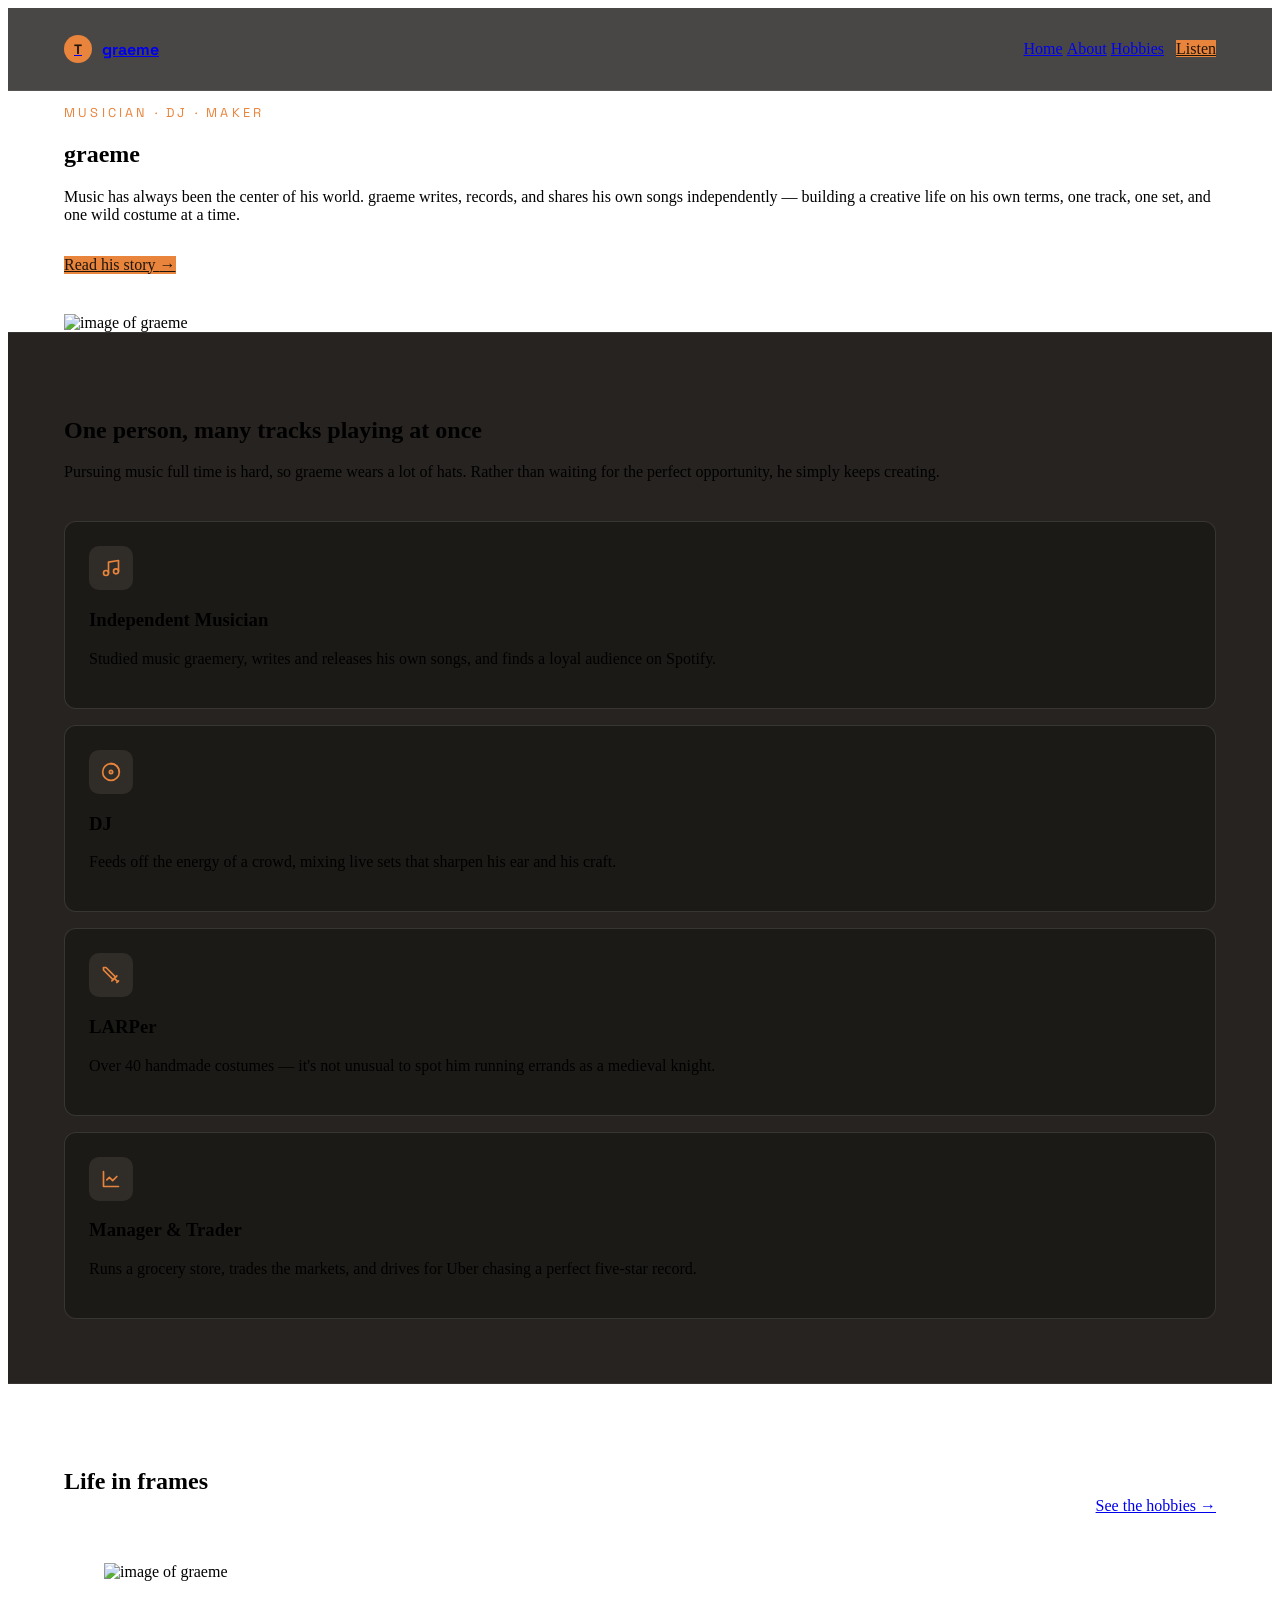
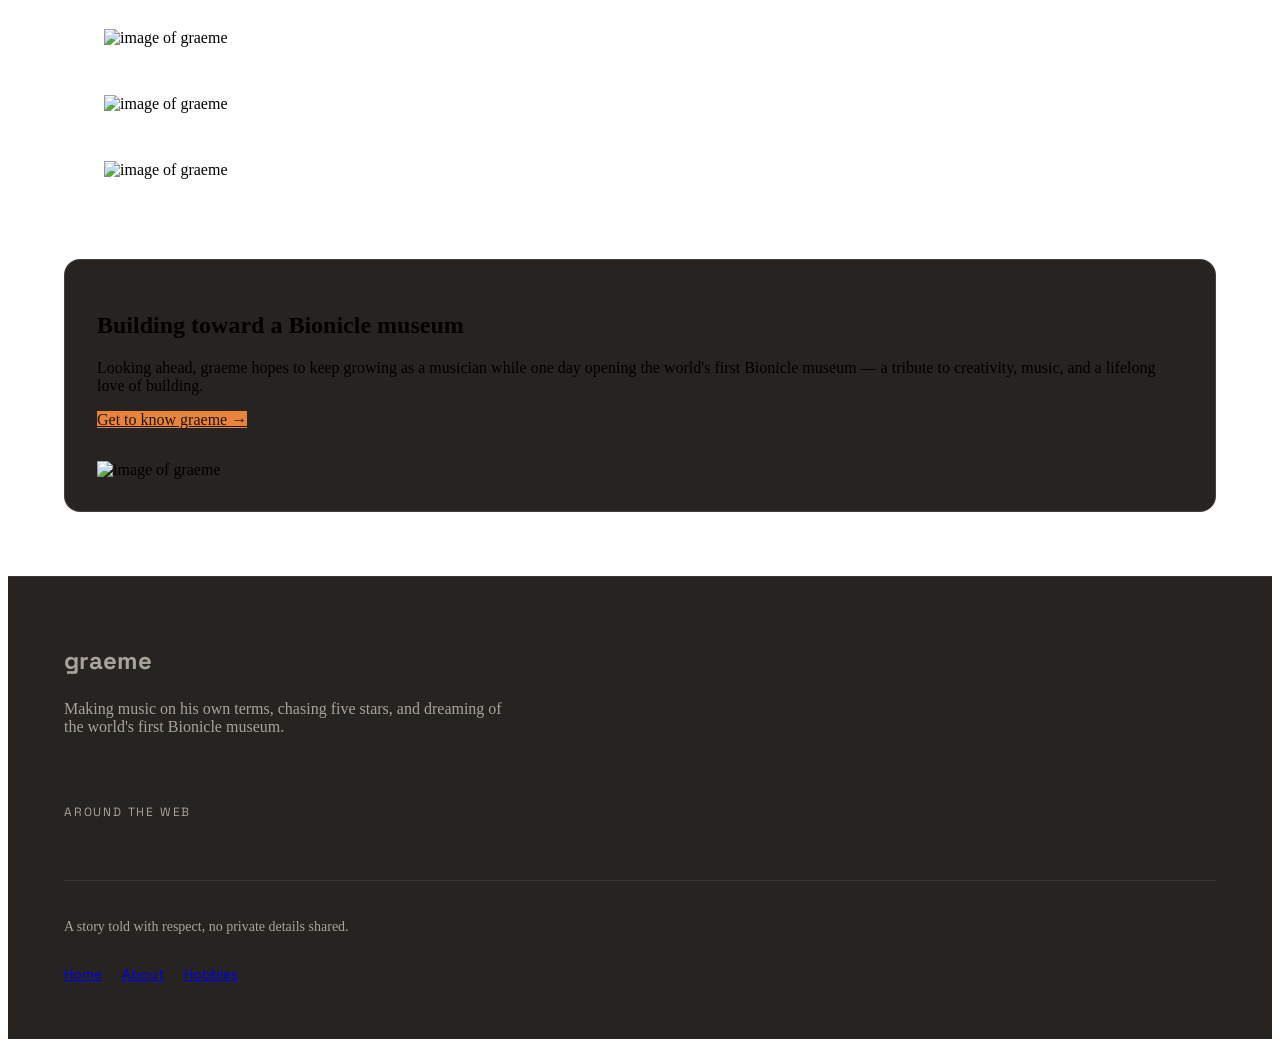
==== index.html @ 3114a542 "Add structure and styles" ====
<!-- Jeff Victorino
07/05/2026
Module 6.3 Assignment -->

<!doctype html>
<html lang="en">
  <head>
    <meta charset="UTF-8" />
    <meta name="viewport" content="width=device-width, initial-scale=1.0" />

    <title>graeme — Independent Musician, DJ &amp; Maker</title>
    <meta
      name="description"
      content="The story of graeme : independent musician and DJ, world traveler, LARPer, and lifelong Bionicle dreamer building a life around creativity."
    />
    <link rel="preconnect" href="https://fonts.googleapis.com" />
    <link rel="preconnect" href="https://fonts.gstatic.com" crossorigin />
    <link
      href="https://fonts.googleapis.com/css2?family=Inter:wght@400;500;600&family=Space+Grotesk:wght@500;700&display=swap"
      rel="stylesheet"
    />
    <link rel="stylesheet" href="styles.css" />
  </head>
  <body>
    <header class="site-header">
      <nav class="container nav" aria-label="Primary">
        <a class="brand" href="index.html">
          <span class="brand-mark" aria-hidden="true">T</span>
          <span>graeme </span>
        </a>
        <ul class="nav-links">
          <li><a href="index.html" aria-current="page">Home</a></li>
          <li><a href="about.html">About</a></li>
          <li><a href="hobbies.html">Hobbies</a></li>
          <li>
            <a
              class="nav-cta"
              href="https://open.spotify.com"
              target="_blank"
              rel="noopener noreferrer"
              >Listen</a
            >
          </li>
        </ul>
      </nav>
    </header>

    <main>
      <!-- Hero -->
      <section class="container hero">
        <div class="hero-grid">
          <div>
            <p class="eyebrow">Musician &middot; DJ &middot; Maker</p>
            <h1>graeme</h1>
            <p>
              Music has always been the center of his world. graeme writes,
              records, and shares his own songs independently — building a
              creative life on his own terms, one track, one set, and one wild
              costume at a time.
            </p>
            <div class="hero-actions">
              <a class="btn btn-primary" href="about.html">
                Read his story
                <span class="arrow" aria-hidden="true">&rarr;</span>
              </a>
            </div>
          </div>

          <div class="hero-figure">
            <div class="framed">
              <img
                src="images/hero-portrait.png"
                alt="image of graeme"
                width="800"
                height="1000"
              />
            </div>
          </div>
        </div>
      </section>

      <!-- Facets -->
      <section class="band">
        <div class="container section">
          <div class="section-head">
            <h2>One person, many tracks playing at once</h2>
            <p>
              Pursuing music full time is hard, so graeme wears a lot of hats.
              Rather than waiting for the perfect opportunity, he simply keeps
              creating.
            </p>
          </div>
          <div class="card-grid">
            <article class="facet">
              <span class="icon" aria-hidden="true">
                <svg
                  viewBox="0 0 24 24"
                  fill="none"
                  stroke="currentColor"
                  stroke-width="2"
                  stroke-linecap="round"
                  stroke-linejoin="round"
                >
                  <path d="M9 18V5l12-2v13" />
                  <circle cx="6" cy="18" r="3" />
                  <circle cx="18" cy="16" r="3" />
                </svg>
              </span>
              <h3>Independent Musician</h3>
              <p>
                Studied music graemery, writes and releases his own songs, and
                finds a loyal audience on Spotify.
              </p>
            </article>
            <article class="facet">
              <span class="icon" aria-hidden="true">
                <svg
                  viewBox="0 0 24 24"
                  fill="none"
                  stroke="currentColor"
                  stroke-width="2"
                  stroke-linecap="round"
                  stroke-linejoin="round"
                >
                  <circle cx="12" cy="12" r="10" />
                  <circle cx="12" cy="12" r="2" />
                  <path d="M12 2a10 10 0 0 1 10 10" />
                </svg>
              </span>
              <h3>DJ</h3>
              <p>
                Feeds off the energy of a crowd, mixing live sets that sharpen
                his ear and his craft.
              </p>
            </article>
            <article class="facet">
              <span class="icon" aria-hidden="true">
                <svg
                  viewBox="0 0 24 24"
                  fill="none"
                  stroke="currentColor"
                  stroke-width="2"
                  stroke-linecap="round"
                  stroke-linejoin="round"
                >
                  <polyline points="14.5 17.5 3 6 3 3 6 3 17.5 14.5" />
                  <line x1="13" y1="19" x2="19" y2="13" />
                  <line x1="16" y1="16" x2="20" y2="20" />
                  <line x1="19" y1="21" x2="21" y2="19" />
                </svg>
              </span>
              <h3>LARPer</h3>
              <p>
                Over 40 handmade costumes — it&apos;s not unusual to spot him
                running errands as a medieval knight.
              </p>
            </article>
            <article class="facet">
              <span class="icon" aria-hidden="true">
                <svg
                  viewBox="0 0 24 24"
                  fill="none"
                  stroke="currentColor"
                  stroke-width="2"
                  stroke-linecap="round"
                  stroke-linejoin="round"
                >
                  <path d="M3 3v18h18" />
                  <path d="m19 9-5 5-4-4-3 3" />
                </svg>
              </span>
              <h3>Manager &amp; Trader</h3>
              <p>
                Runs a grocery store, trades the markets, and drives for Uber
                chasing a perfect five-star record.
              </p>
            </article>
          </div>
        </div>
      </section>

      <!-- Gallery -->
      <section class="container section">
        <div class="gallery-head">
          <h2>Life in frames</h2>
          <a class="text-link" href="hobbies.html">
            See the hobbies <span class="arrow" aria-hidden="true">&rarr;</span>
          </a>
        </div>
        <div class="gallery">
          <figure class="feature">
            <img src="images/studio.png" alt="image of graeme" />
          </figure>
          <figure>
            <img src="images/dj-set.png" alt="image of graeme" />
          </figure>
          <figure>
            <img src="images/larping.png" alt="image of graeme" />
          </figure>
          <figure>
            <img src="images/japan.png" alt="image of graeme" />
          </figure>
        </div>
      </section>

      <!-- CTA -->
      <section class="container section" style="padding-top: 0">
        <div class="panel">
          <div class="panel-grid">
            <div>
              <h2>Building toward a Bionicle museum</h2>
              <p>
                Looking ahead, graeme hopes to keep growing as a musician while
                one day opening the world&apos;s first Bionicle museum — a
                tribute to creativity, music, and a lifelong love of building.
              </p>
              <a class="btn btn-primary" href="about.html">
                Get to know graeme
                <span class="arrow" aria-hidden="true">&rarr;</span>
              </a>
            </div>
            <div class="panel-figure">
              <img src="images/collection.png" alt="image of graeme" />
            </div>
          </div>
        </div>
      </section>
    </main>

    <!-- Footer -->
    <footer class="site-footer">
      <div class="container">
        <div class="footer-top">
          <div class="footer-brand">
            <p class="name">graeme</p>
            <p>
              Making music on his own terms, chasing five stars, and dreaming of
              the world&apos;s first Bionicle museum.
            </p>
          </div>
          <div class="footer-links">
            <p class="heading">Around the web</p>
          </div>
        </div>
        <div class="footer-bottom">
          <p>A story told with respect, no private details shared.</p>
          <nav class="footer-nav" aria-label="Footer">
            <a href="index.html">Home</a>
            <a href="about.html">About</a>
            <a href="hobbies.html">Hobbies</a>
          </nav>
        </div>
      </div>
    </footer>
  </body>
</html>
---- styles.css ----
/* Jeff Victorino
07/05/2026
Module 6.3 Assignment */

/* ---- Design variables -------------------------------------- */
:root {
  --background: #1c1a17;
  --foreground: #f2f0ec;
  --card: #262320;
  --secondary: #302d29;
  --muted-foreground: #a8a39b;
  --primary: #e8843c;
  --primary-foreground: #1f1508;
  --accent: #4fb8c4;
  --border: rgba(255, 255, 255, 0.12);
  --border-soft: rgba(255, 255, 255, 0.08);
  --radius: 0.75rem;

  --font-heading: "Space Grotesk", ui-sans-serif, system-ui, sans-serif;
  --font-body: "Inter", ui-sans-serif, system-ui, sans-serif;

  --max-width: 72rem;
}

/* ---- Layout helpers ------------------------------------- */
.container {
  width: 100%;
  max-width: var(--max-width);
  margin-inline: auto;
  padding-inline: 1.25rem;
}

main {
  flex: 1;
}

.eyebrow {
  font-family: var(--font-heading);
  font-size: 0.8rem;
  text-transform: uppercase;
  letter-spacing: 0.25em;
  color: var(--primary);
}

.section-lead {
  color: var(--muted-foreground);
  font-size: 1.125rem;
  max-width: 42rem;
  text-wrap: pretty;
}

/* ---- Buttons & links ------------------------------------ */

.btn-primary {
  background-color: var(--primary);
  color: var(--primary-foreground);
}

.btn-outline {
  border-color: var(--border);
  color: var(--foreground);
}

.text-link.on-dark {
  color: var(--foreground);
}

/* small inline arrow */
.arrow {
  font-size: 1rem;
  line-height: 1;
}

/* ---- Header / Nav --------------------------------------- */
.site-header {
  position: sticky;
  top: 0;
  z-index: 50;
  border-bottom: 1px solid var(--border-soft);
  background-color: rgba(28, 26, 23, 0.8);
  backdrop-filter: blur(12px);
}

.nav {
  display: flex;
  align-items: center;
  justify-content: space-between;
  padding-block: 1rem;
}

.brand {
  display: flex;
  align-items: center;
  gap: 0.625rem;
  font-family: var(--font-heading);
  font-weight: 700;
  font-size: 1rem;
}

.brand-mark {
  display: flex;
  align-items: center;
  justify-content: center;
  width: 1.75rem;
  height: 1.75rem;
  border-radius: 999px;
  background-color: var(--primary);
  color: var(--primary-foreground);
  font-family: var(--font-heading);
  font-size: 0.85rem;
  font-weight: 700;
}

.nav-links {
  display: flex;
  align-items: center;
  gap: 0.25rem;
  list-style: none;
}

.nav-links .nav-cta {
  margin-left: 0.5rem;
  background-color: var(--primary);
  color: var(--primary-foreground);
  font-weight: 500;
}

/* ---- Hero ----------------------------------------------- */

.hero-grid {
  display: grid;
  gap: 2.5rem;
  align-items: center;
}

.hero-actions {
  display: flex;
  flex-wrap: wrap;
  gap: 0.75rem;
  margin-top: 2rem;
}

.hero-figure {
  position: relative;
}

.stat-badge {
  position: absolute;
  bottom: -1rem;
  left: -1rem;
  background-color: var(--card);
  border: 1px solid var(--border);
  border-radius: var(--radius);
  padding: 1rem 1.25rem;
}

.stat-badge .label {
  font-size: 0.875rem;
  color: var(--muted-foreground);
}

/* ---- Facets (feature grid) ------------------------------ */
.band {
  border-block: 1px solid var(--border-soft);
  background-color: var(--card);
}

.section {
  padding-block: 4rem;
}

.card-grid {
  display: grid;
  gap: 1rem;
  margin-top: 2.5rem;
  grid-template-columns: 1fr;
}

.facet {
  background-color: var(--background);
  border: 1px solid var(--border);
  border-radius: var(--radius);
  padding: 1.5rem;
  transition: border-color 0.2s ease;
}

.facet .icon {
  display: flex;
  align-items: center;
  justify-content: center;
  width: 2.75rem;
  height: 2.75rem;
  border-radius: 0.625rem;
  background-color: var(--secondary);
  color: var(--primary);
}

.facet .icon svg {
  width: 1.25rem;
  height: 1.25rem;
}

/* ---- Gallery -------------------------------------------- */
.gallery-head {
  display: flex;
  flex-wrap: wrap;
  align-items: flex-end;
  justify-content: space-between;
  gap: 1rem;
}

.gallery {
  display: grid;
  gap: 1rem;
  margin-top: 2rem;
  grid-template-columns: 1fr;
}

.gallery figure img {
  width: 100%;
  height: 100%;
  object-fit: cover;
  transition: transform 0.5s ease;
}

/* ---- CTA panel ------------------------------------------ */
.panel {
  overflow: hidden;
  border-radius: 1rem;
  border: 1px solid var(--border);
  background-color: var(--card);
}

.panel-grid {
  display: grid;
  gap: 2rem;
  align-items: center;
  padding: 2rem;
}

.panel-figure img {
  width: 100%;
  height: 100%;
  object-fit: cover;
}

/* ---- About page ----------------------------------------- */
.page-head {
  padding-block: 3.5rem 3rem;
}

.page-head h1 {
  margin-top: 1rem;
  font-size: clamp(2.25rem, 6vw, 3.75rem);
  max-width: 48rem;
}

.about-grid {
  display: grid;
  gap: 2.5rem;
}

.about-aside {
  position: static;
}

.stat-grid {
  display: grid;
  grid-template-columns: repeat(2, 1fr);
  gap: 0.75rem;
  margin-top: 1.5rem;
}

.stat {
  border: 1px solid var(--border);
  border-radius: var(--radius);
  background-color: var(--card);
  padding: 1.25rem;
}

.stat .num {
  font-family: var(--font-heading);
  font-size: 1.5rem;
  font-weight: 700;
  color: var(--primary);
}

.stat .label {
  margin-top: 0.25rem;
  font-size: 0.875rem;
  color: var(--muted-foreground);
}

.article {
  max-width: 42rem;
  font-size: 1.125rem;
  color: var(--muted-foreground);
}

.pullquote {
  margin-block: 2rem;
  border-left: 2px solid var(--primary);
  background-color: var(--card);
  padding: 1.5rem;
  border-radius: var(--radius);
}

.pullquote p {
  font-family: var(--font-heading);
  font-size: 1.25rem;
  font-weight: 500;
  line-height: 1.35;
  color: var(--foreground);
}

.article-figure img {
  width: 100%;
  height: 100%;
  object-fit: cover;
}

/* ---- Hobbies page --------------------------------------- */
.hobby-list {
  display: flex;
  flex-direction: column;
  gap: 1.5rem;
}

.hobby {
  display: grid;
  gap: 1.5rem;
  overflow: hidden;
  border-radius: 1rem;
  border: 1px solid var(--border);
  background-color: var(--card);
}

.hobby-img {
  min-height: 16rem;
  overflow: hidden;
}

.hobby-img img {
  width: 100%;
  height: 100%;
  object-fit: cover;
}

.hobby-body {
  display: flex;
  flex-direction: column;
  justify-content: center;
  padding: 1.75rem;
}

.hobby-body .tag {
  font-family: var(--font-heading);
  font-size: 0.75rem;
  text-transform: uppercase;
  letter-spacing: 0.15em;
  color: var(--primary);
}

.hobby-body h2 {
  margin-top: 0.75rem;
  font-size: clamp(1.5rem, 3vw, 1.875rem);
}

.hobby-body p {
  margin-top: 1rem;
  color: var(--muted-foreground);
  text-wrap: pretty;
}

/* dream highlight */
.dream {
  overflow: hidden;
  border-radius: 1rem;
  border: 1px solid var(--border);
  position: relative;
}

.dream-media img {
  width: 100%;
  height: 100%;
  object-fit: cover;
}

.dream-media::after {
  content: "";
  position: absolute;
  inset: 0;
  background: linear-gradient(
    to top,
    var(--background),
    rgba(28, 26, 23, 0.55) 55%,
    transparent
  );
}

.dream-copy {
  position: absolute;
  inset-inline: 0;
  bottom: 0;
  padding: 1.75rem;
  z-index: 1;
}

.dream-copy .tag {
  font-family: var(--font-heading);
  font-size: 0.75rem;
  text-transform: uppercase;
  letter-spacing: 0.15em;
  color: var(--primary);
}

.dream-copy h2 {
  margin-top: 0.75rem;
  max-width: 32rem;
  font-size: clamp(1.5rem, 4vw, 2.25rem);
}

.dream-copy p {
  margin-top: 0.75rem;
  max-width: 30rem;
  color: var(--muted-foreground);
  text-wrap: pretty;
}

.dream-copy .btn {
  margin-top: 1.25rem;
}

/* ---- Footer --------------------------------------------- */
.site-footer {
  border-top: 1px solid var(--border-soft);
  background-color: var(--card);
}

.footer-top {
  display: flex;
  flex-direction: column;
  gap: 2.5rem;
  padding-block: 3.5rem 0;
}

.footer-brand {
  max-width: 28rem;
}

.footer-brand .name {
  font-family: var(--font-heading);
  font-size: 1.5rem;
  font-weight: 700;
}

.footer-brand p {
  margin-top: 0.75rem;
  color: var(--muted-foreground);
  text-wrap: pretty;
}

.footer-links {
  display: flex;
  flex-direction: column;
  gap: 0.75rem;
}

.footer-links .heading {
  font-family: var(--font-heading);
  font-size: 0.75rem;
  text-transform: uppercase;
  letter-spacing: 0.15em;
  color: var(--muted-foreground);
}

.footer-bottom {
  display: flex;
  flex-direction: column;
  gap: 1rem;
  margin-top: 3rem;
  padding-block: 1.5rem 3.5rem;
  border-top: 1px solid var(--border-soft);
  font-size: 0.875rem;
  color: var(--muted-foreground);
}

.footer-nav {
  display: flex;
  gap: 1.25rem;
  font-family: var(--font-heading);
}
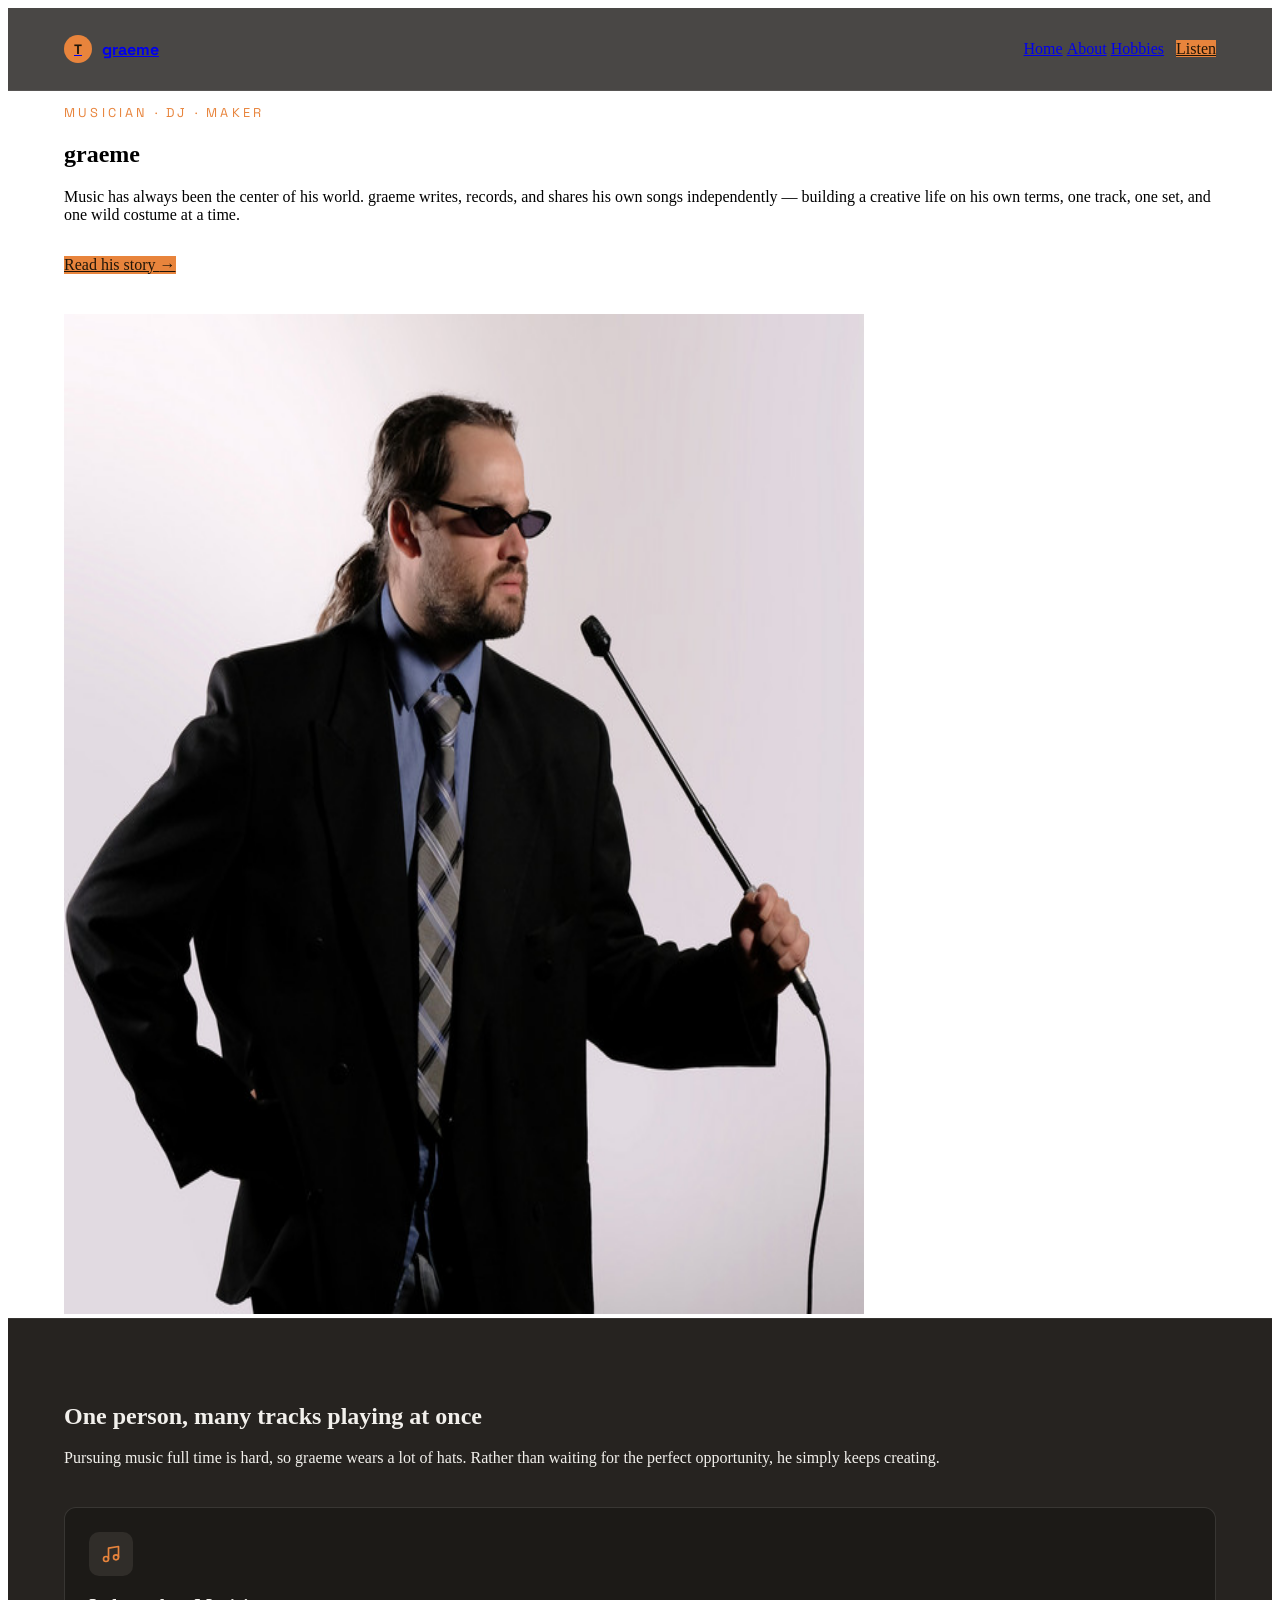
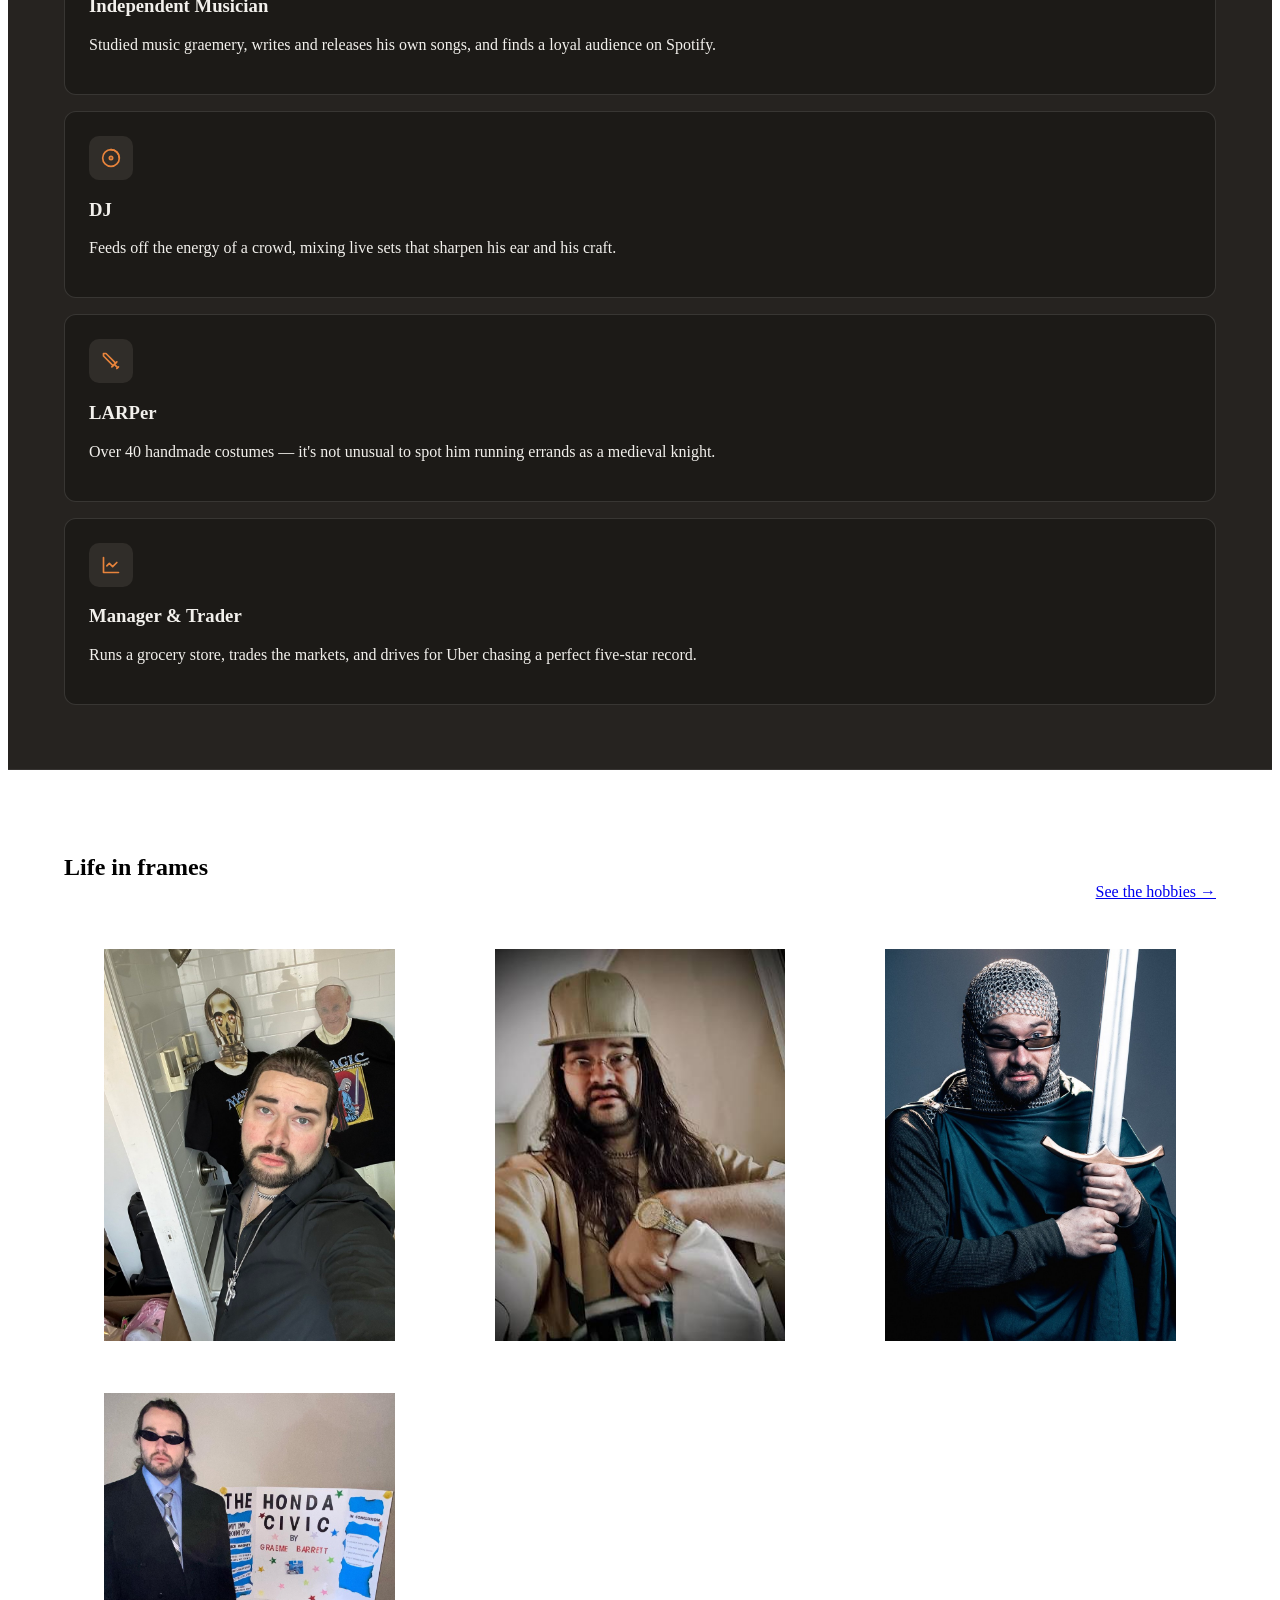
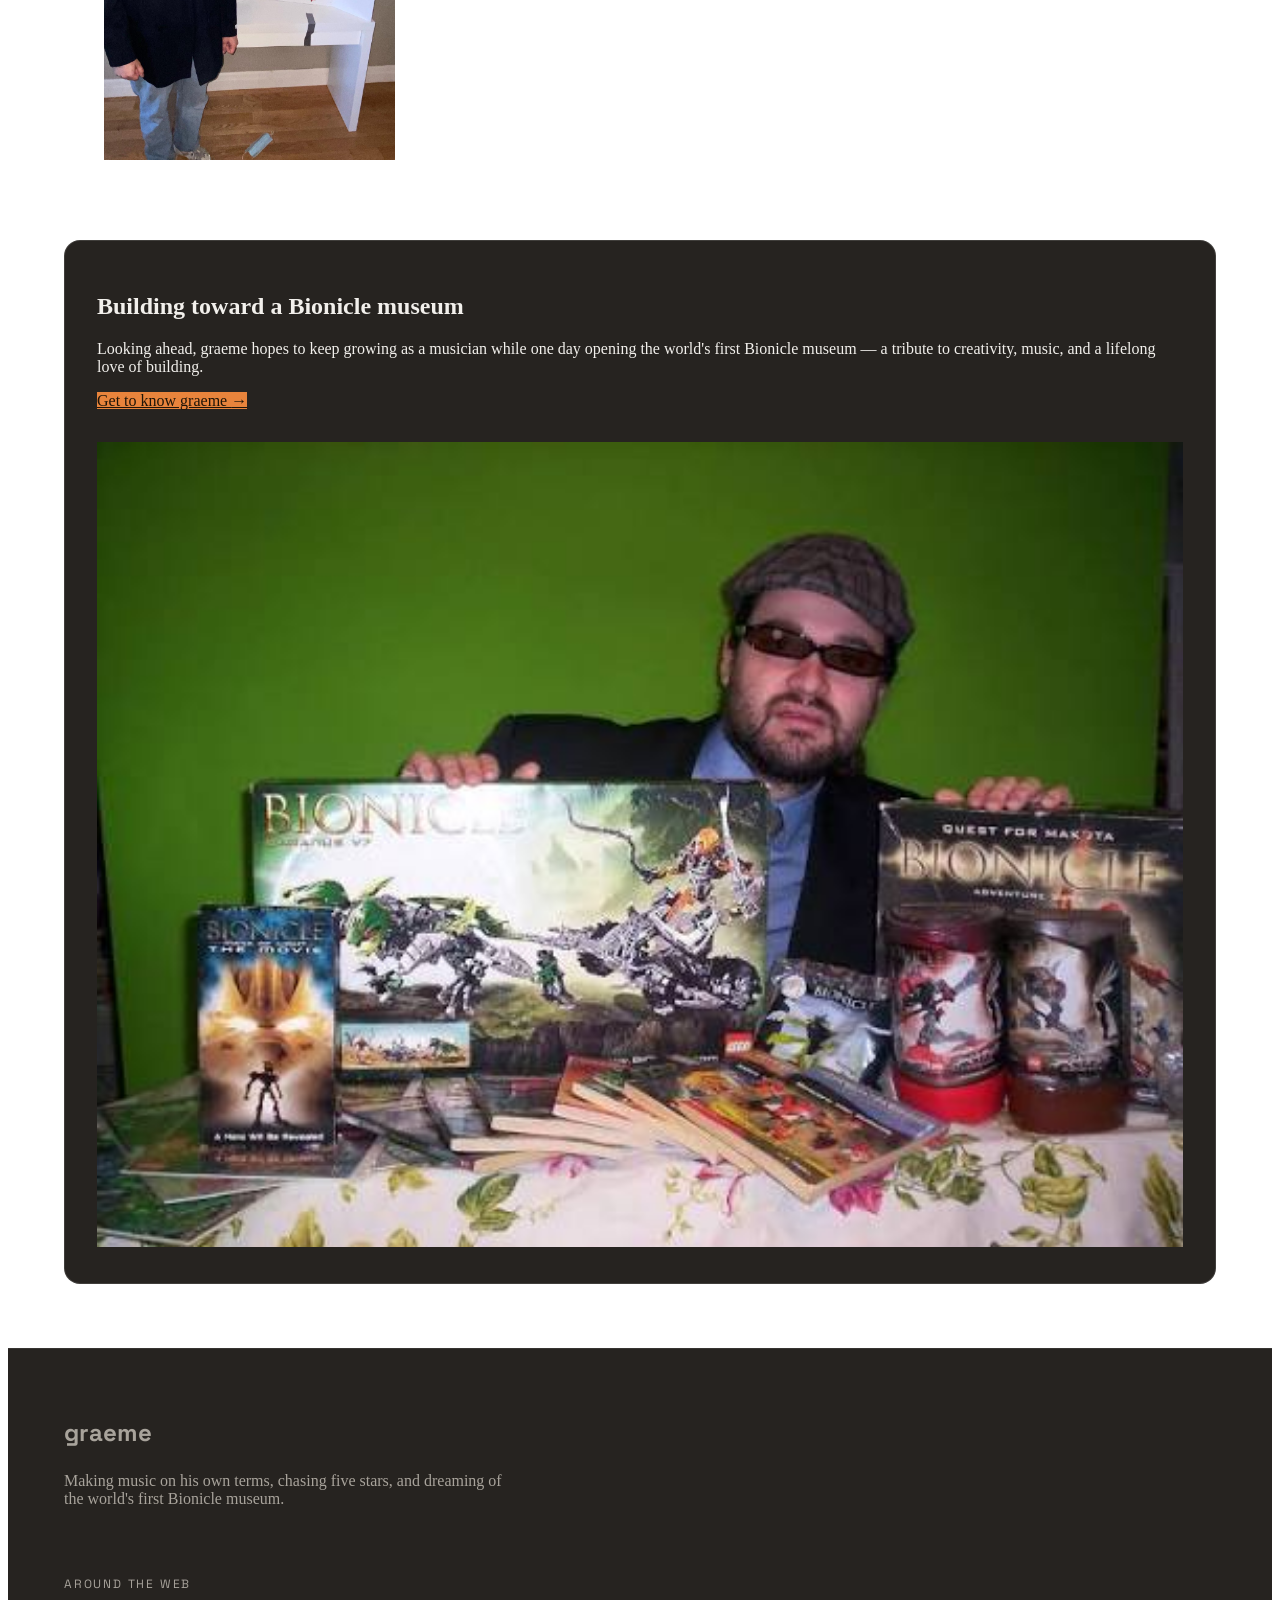
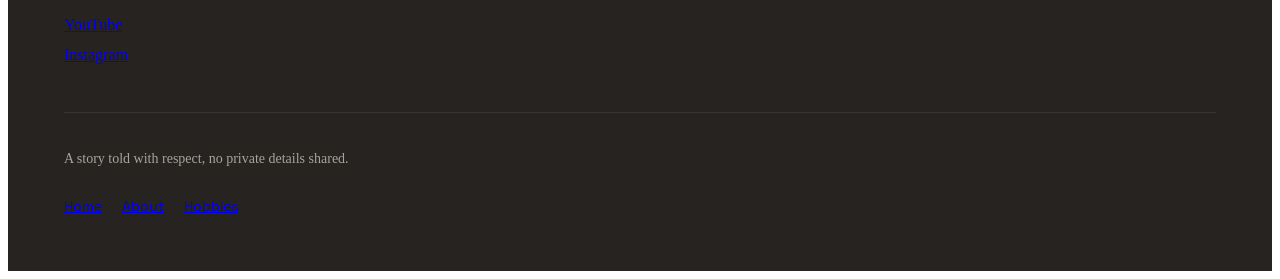
==== commit a677a678: "Add images and links" ====
--- a/index.html
+++ b/index.html
@@ -1,5 +1,5 @@
 <!-- Jeff Victorino
-07/05/2026
+07/05/2026 
 Module 6.3 Assignment -->
 
 <!doctype html>
@@ -35,7 +35,7 @@
           <li>
             <a
               class="nav-cta"
-              href="https://open.spotify.com"
+              href="https://youtube.com/shorts/5K84gH26I-M?si=Pl7V-suqvnm_l9HC"
               target="_blank"
               rel="noopener noreferrer"
               >Listen</a
@@ -69,7 +69,7 @@
           <div class="hero-figure">
             <div class="framed">
               <img
-                src="images/hero-portrait.png"
+                src="images/portrait-3.jpg"
                 alt="image of graeme"
                 width="800"
                 height="1000"
@@ -189,16 +189,16 @@
         </div>
         <div class="gallery">
           <figure class="feature">
-            <img src="images/studio.png" alt="image of graeme" />
+            <img src="images/music-3.jpg" alt="image of graeme" />
           </figure>
           <figure>
-            <img src="images/dj-set.png" alt="image of graeme" />
+            <img src="images/music-2.jpg" alt="image of graeme" />
           </figure>
           <figure>
-            <img src="images/larping.png" alt="image of graeme" />
+            <img src="images/larp.jpg" alt="image of graeme" />
           </figure>
           <figure>
-            <img src="images/japan.png" alt="image of graeme" />
+            <img src="images/portrait.jpg" alt="image of graeme" />
           </figure>
         </div>
       </section>
@@ -220,7 +220,7 @@
               </a>
             </div>
             <div class="panel-figure">
-              <img src="images/collection.png" alt="image of graeme" />
+              <img src="images/lego.jpg" alt="image of graeme" />
             </div>
           </div>
         </div>
@@ -240,6 +240,20 @@
           </div>
           <div class="footer-links">
             <p class="heading">Around the web</p>
+            <a
+              href="https://www.youtube.com/@AudioOpera"
+              target="_blank"
+              rel="noopener noreferrer"
+            >
+              YouTube
+            </a>
+            <a
+              href="https://www.instagram.com/audioopera/?hl=en"
+              target="_blank"
+              rel="noopener noreferrer"
+            >
+              Instagram
+            </a>
           </div>
         </div>
         <div class="footer-bottom">
--- a/styles.css
+++ b/styles.css
@@ -34,6 +34,17 @@
   flex: 1;
 }
 
+div .panel-grid h2,
+div .panel-grid p {
+  color: #f2f0ec;
+}
+
+section.container .gallery {
+  display: grid;
+  grid-template-columns: repeat(3, 1fr);
+  gap: 20px;
+}
+
 .eyebrow {
   font-family: var(--font-heading);
   font-size: 0.8rem;
@@ -47,6 +58,24 @@
   font-size: 1.125rem;
   max-width: 42rem;
   text-wrap: pretty;
+}
+
+.section-head h2,
+.section-head p {
+  color: #f2f0ec;
+}
+
+article.facet h3,
+article.facet p {
+  color: #f2f0ec;
+}
+
+.hobby-body h2 {
+  color: #f2f0ec;
+}
+
+.dream-copy h2 {
+  color: #f2f0ec;
 }
 
 /* ---- Buttons & links ------------------------------------ */
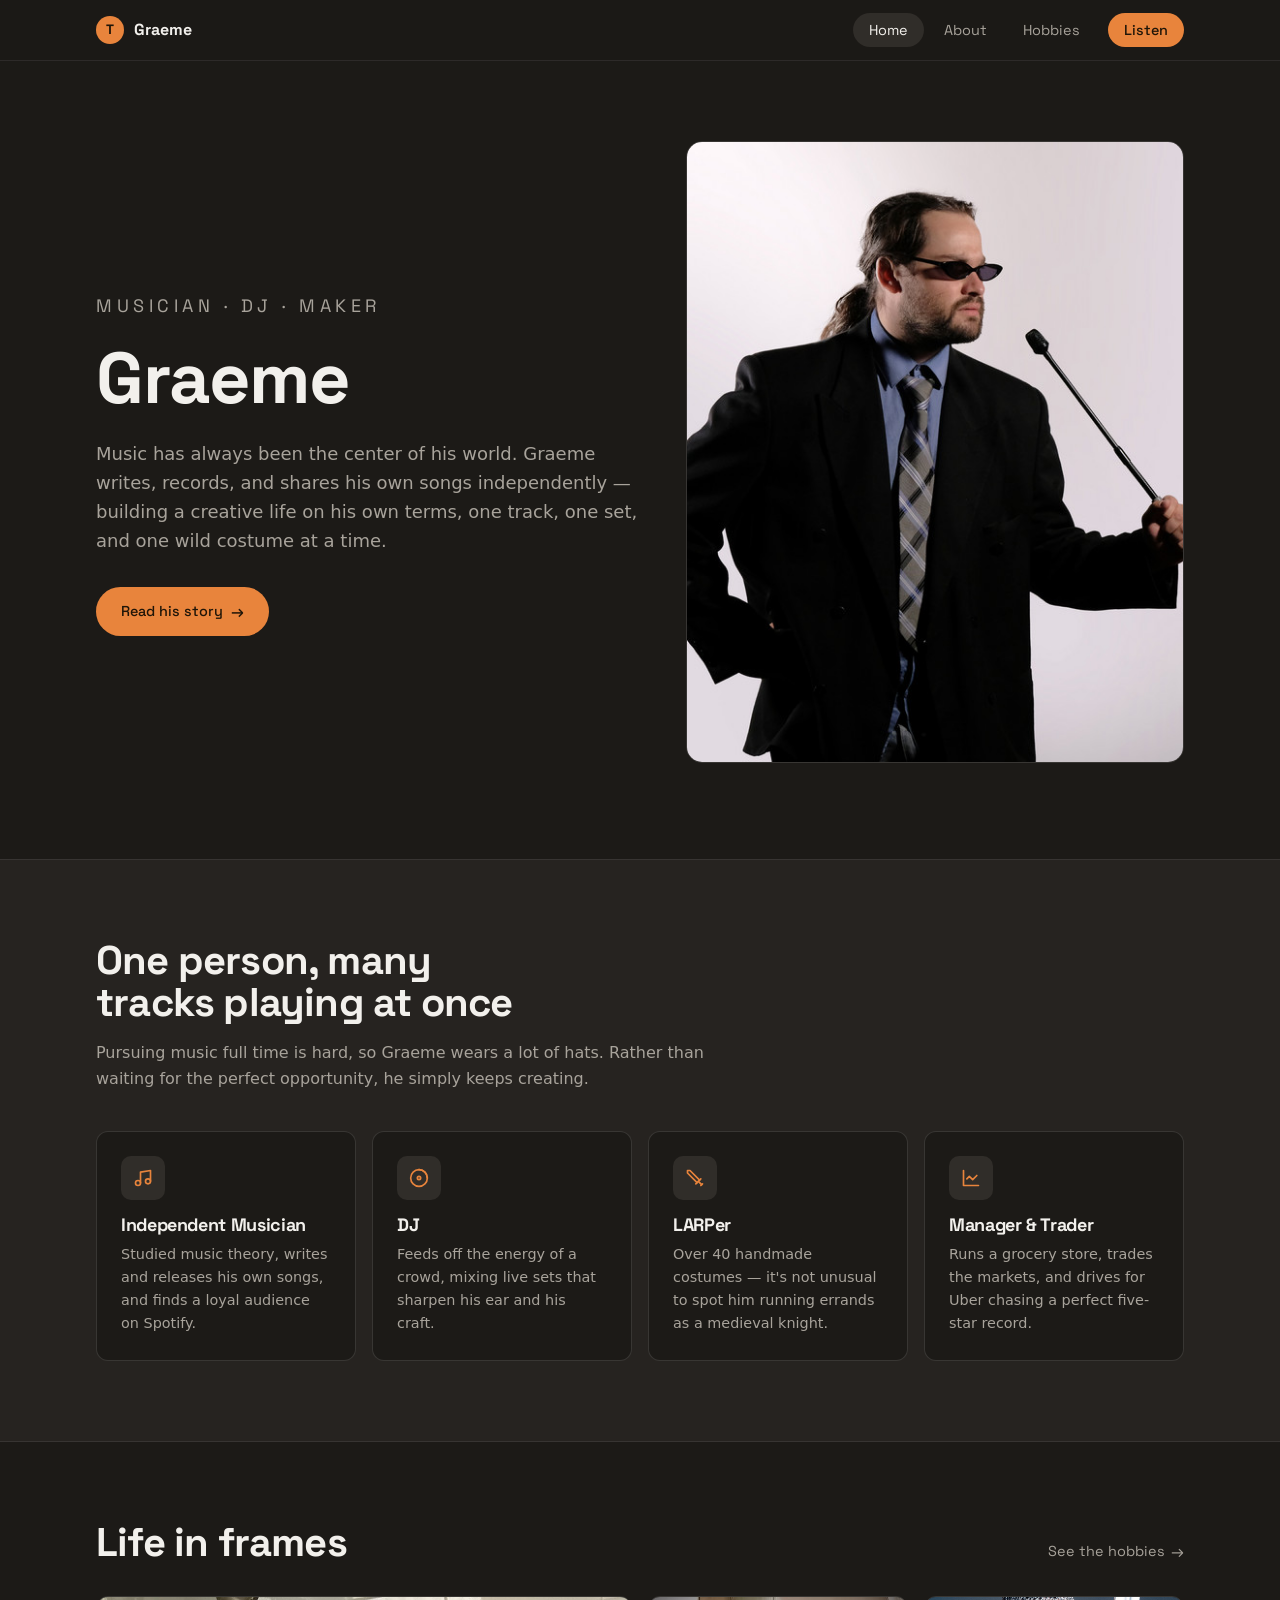
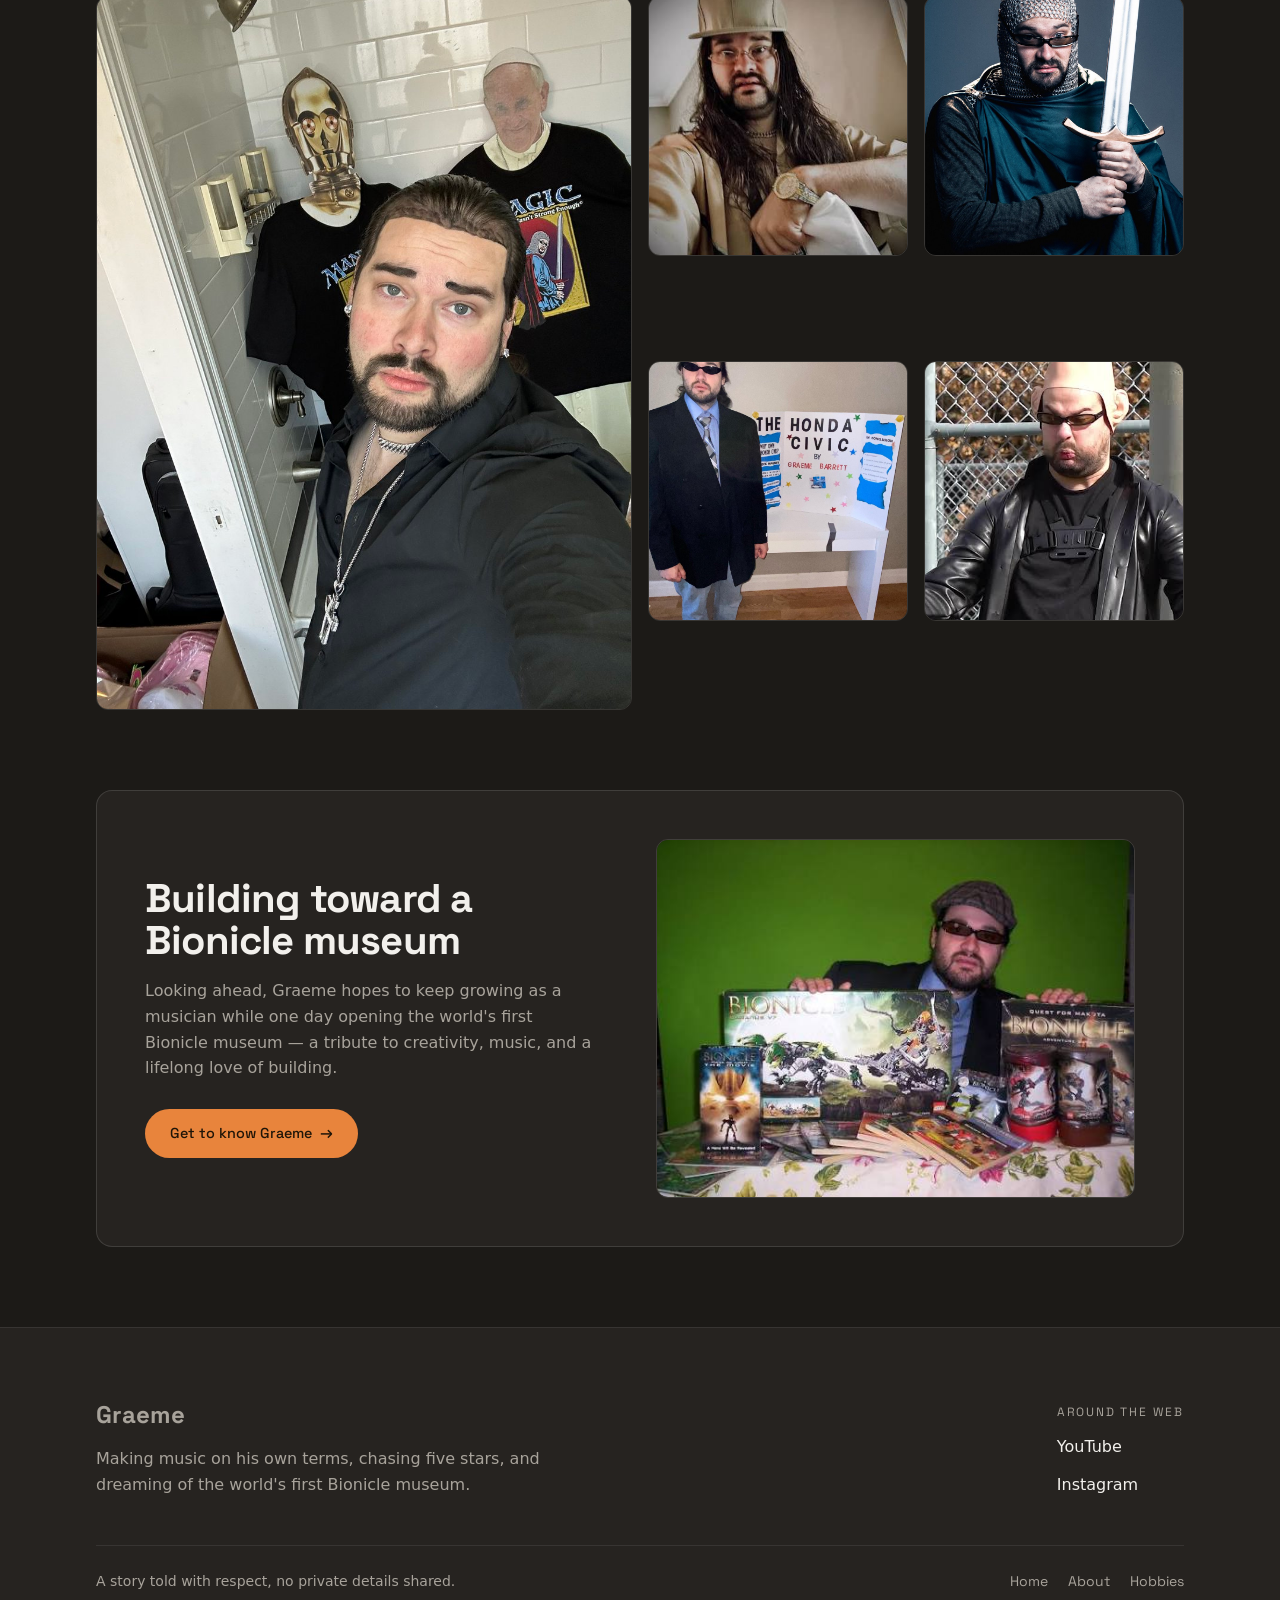
==== commit 9aa7f010: "Finish styles" ====
--- a/index.html
+++ b/index.html
@@ -8,10 +8,10 @@
     <meta charset="UTF-8" />
     <meta name="viewport" content="width=device-width, initial-scale=1.0" />
 
-    <title>graeme — Independent Musician, DJ &amp; Maker</title>
+    <title>Graeme — Independent Musician, DJ &amp; Maker</title>
     <meta
       name="description"
-      content="The story of graeme : independent musician and DJ, world traveler, LARPer, and lifelong Bionicle dreamer building a life around creativity."
+      content="The story of Graeme : independent musician and DJ, world traveler, LARPer, and lifelong Bionicle dreamer building a life around creativity."
     />
     <link rel="preconnect" href="https://fonts.googleapis.com" />
     <link rel="preconnect" href="https://fonts.gstatic.com" crossorigin />
@@ -26,7 +26,7 @@
       <nav class="container nav" aria-label="Primary">
         <a class="brand" href="index.html">
           <span class="brand-mark" aria-hidden="true">T</span>
-          <span>graeme </span>
+          <span>Graeme </span>
         </a>
         <ul class="nav-links">
           <li><a href="index.html" aria-current="page">Home</a></li>
@@ -45,15 +45,16 @@
       </nav>
     </header>
 
+    <!-- Main body -->
     <main>
       <!-- Hero -->
       <section class="container hero">
         <div class="hero-grid">
           <div>
             <p class="eyebrow">Musician &middot; DJ &middot; Maker</p>
-            <h1>graeme</h1>
+            <h1>Graeme</h1>
             <p>
-              Music has always been the center of his world. graeme writes,
+              Music has always been the center of his world. Graeme writes,
               records, and shares his own songs independently — building a
               creative life on his own terms, one track, one set, and one wild
               costume at a time.
@@ -70,7 +71,7 @@
             <div class="framed">
               <img
                 src="images/portrait-3.jpg"
-                alt="image of graeme"
+                alt="image of Graeme"
                 width="800"
                 height="1000"
               />
@@ -85,7 +86,7 @@
           <div class="section-head">
             <h2>One person, many tracks playing at once</h2>
             <p>
-              Pursuing music full time is hard, so graeme wears a lot of hats.
+              Pursuing music full time is hard, so Graeme wears a lot of hats.
               Rather than waiting for the perfect opportunity, he simply keeps
               creating.
             </p>
@@ -108,7 +109,7 @@
               </span>
               <h3>Independent Musician</h3>
               <p>
-                Studied music graemery, writes and releases his own songs, and
+                Studied music theory, writes and releases his own songs, and
                 finds a loyal audience on Spotify.
               </p>
             </article>
@@ -189,16 +190,19 @@
         </div>
         <div class="gallery">
           <figure class="feature">
-            <img src="images/music-3.jpg" alt="image of graeme" />
-          </figure>
-          <figure>
-            <img src="images/music-2.jpg" alt="image of graeme" />
-          </figure>
-          <figure>
-            <img src="images/larp.jpg" alt="image of graeme" />
-          </figure>
-          <figure>
-            <img src="images/portrait.jpg" alt="image of graeme" />
+            <img src="images/music-3.jpg" alt="image of Graeme" />
+          </figure>
+          <figure>
+            <img src="images/music-2.jpg" alt="image of Graeme" />
+          </figure>
+          <figure>
+            <img src="images/larp.jpg" alt="image of Graeme" />
+          </figure>
+          <figure>
+            <img src="images/portrait.jpg" alt="image of Graeme" />
+          </figure>
+          <figure>
+            <img src="images/larp-2.jpg" alt="image of Graeme" />
           </figure>
         </div>
       </section>
@@ -210,17 +214,17 @@
             <div>
               <h2>Building toward a Bionicle museum</h2>
               <p>
-                Looking ahead, graeme hopes to keep growing as a musician while
+                Looking ahead, Graeme hopes to keep growing as a musician while
                 one day opening the world&apos;s first Bionicle museum — a
                 tribute to creativity, music, and a lifelong love of building.
               </p>
               <a class="btn btn-primary" href="about.html">
-                Get to know graeme
+                Get to know Graeme
                 <span class="arrow" aria-hidden="true">&rarr;</span>
               </a>
             </div>
             <div class="panel-figure">
-              <img src="images/lego.jpg" alt="image of graeme" />
+              <img src="images/lego.jpg" alt="image of Graeme" />
             </div>
           </div>
         </div>
@@ -232,7 +236,7 @@
       <div class="container">
         <div class="footer-top">
           <div class="footer-brand">
-            <p class="name">graeme</p>
+            <p class="name">Graeme</p>
             <p>
               Making music on his own terms, chasing five stars, and dreaming of
               the world&apos;s first Bionicle museum.
--- a/styles.css
+++ b/styles.css
@@ -1,8 +1,7 @@
 /* Jeff Victorino
-07/05/2026
+07/05/2026 
 Module 6.3 Assignment */
 
-/* ---- Design variables -------------------------------------- */
 :root {
   --background: #1c1a17;
   --foreground: #f2f0ec;
@@ -22,7 +21,53 @@
   --max-width: 72rem;
 }
 
-/* ---- Layout helpers ------------------------------------- */
+/*  Reset  */
+*,
+*::before,
+*::after {
+  box-sizing: border-box;
+  margin: 0;
+  padding: 0;
+}
+
+html {
+  scroll-behavior: smooth;
+  color-scheme: dark;
+}
+
+body {
+  background-color: var(--background);
+  color: var(--foreground);
+  font-family: var(--font-body);
+  line-height: 1.6;
+  -webkit-font-smoothing: antialiased;
+  min-height: 100vh;
+  display: flex;
+  flex-direction: column;
+}
+
+img {
+  display: block;
+  max-width: 100%;
+  height: auto;
+}
+
+a {
+  color: inherit;
+  text-decoration: none;
+}
+
+h1,
+h2,
+h3 {
+  font-family: var(--font-heading);
+  font-weight: 700;
+  letter-spacing: -0.02em;
+  line-height: 1.05;
+  text-wrap: balance;
+}
+
+/*  Layout helpers  */
 .container {
   width: 100%;
   max-width: var(--max-width);
@@ -30,19 +75,14 @@
   padding-inline: 1.25rem;
 }
 
+@media (min-width: 768px) {
+  .container {
+    padding-inline: 2rem;
+  }
+}
+
 main {
   flex: 1;
-}
-
-div .panel-grid h2,
-div .panel-grid p {
-  color: #f2f0ec;
-}
-
-section.container .gallery {
-  display: grid;
-  grid-template-columns: repeat(3, 1fr);
-  gap: 20px;
 }
 
 .eyebrow {
@@ -60,34 +100,55 @@
   text-wrap: pretty;
 }
 
-.section-head h2,
-.section-head p {
-  color: #f2f0ec;
-}
-
-article.facet h3,
-article.facet p {
-  color: #f2f0ec;
-}
-
-.hobby-body h2 {
-  color: #f2f0ec;
-}
-
-.dream-copy h2 {
-  color: #f2f0ec;
-}
-
-/* ---- Buttons & links ------------------------------------ */
+/*  Buttons & links  */
+.btn {
+  display: inline-flex;
+  align-items: center;
+  gap: 0.5rem;
+  font-family: var(--font-heading);
+  font-size: 0.9rem;
+  font-weight: 500;
+  padding: 0.75rem 1.5rem;
+  border-radius: 999px;
+  border: 1px solid transparent;
+  transition:
+    opacity 0.2s ease,
+    border-color 0.2s ease,
+    color 0.2s ease;
+  cursor: pointer;
+}
 
 .btn-primary {
   background-color: var(--primary);
   color: var(--primary-foreground);
 }
 
+.btn-primary:hover {
+  opacity: 0.9;
+}
+
 .btn-outline {
   border-color: var(--border);
   color: var(--foreground);
+}
+
+.btn-outline:hover {
+  border-color: var(--primary);
+  color: var(--primary);
+}
+
+.text-link {
+  display: inline-flex;
+  align-items: center;
+  gap: 0.375rem;
+  font-family: var(--font-heading);
+  font-size: 0.9rem;
+  color: var(--muted-foreground);
+  transition: color 0.2s ease;
+}
+
+.text-link:hover {
+  color: var(--primary);
 }
 
 .text-link.on-dark {
@@ -100,7 +161,7 @@
   line-height: 1;
 }
 
-/* ---- Header / Nav --------------------------------------- */
+/*  Header / Nav  */
 .site-header {
   position: sticky;
   top: 0;
@@ -147,6 +208,26 @@
   list-style: none;
 }
 
+.nav-links a {
+  font-family: var(--font-heading);
+  font-size: 0.9rem;
+  color: var(--muted-foreground);
+  padding: 0.5rem 1rem;
+  border-radius: 999px;
+  transition:
+    color 0.2s ease,
+    background-color 0.2s ease;
+}
+
+.nav-links a:hover {
+  color: var(--foreground);
+}
+
+.nav-links a[aria-current="page"] {
+  background-color: var(--secondary);
+  color: var(--foreground);
+}
+
 .nav-links .nav-cta {
   margin-left: 0.5rem;
   background-color: var(--primary);
@@ -154,7 +235,33 @@
   font-weight: 500;
 }
 
-/* ---- Hero ----------------------------------------------- */
+.nav-links .nav-cta:hover {
+  color: var(--primary-foreground);
+  opacity: 0.9;
+}
+
+/* On small screens the nav wraps neatly instead of using JS */
+@media (max-width: 640px) {
+  .nav {
+    flex-direction: column;
+    gap: 0.75rem;
+    align-items: flex-start;
+  }
+  .nav-links {
+    flex-wrap: wrap;
+  }
+}
+
+/*  Hero  */
+.hero {
+  padding-block: 3.5rem 4rem;
+}
+
+@media (min-width: 768px) {
+  .hero {
+    padding-block: 5rem 6rem;
+  }
+}
 
 .hero-grid {
   display: grid;
@@ -162,6 +269,25 @@
   align-items: center;
 }
 
+@media (min-width: 1024px) {
+  .hero-grid {
+    grid-template-columns: 1.05fr 0.95fr;
+  }
+}
+
+.hero h1 {
+  font-size: clamp(3rem, 8vw, 4.5rem);
+  margin-top: 1.25rem;
+}
+
+.hero p {
+  margin-top: 1.5rem;
+  color: var(--muted-foreground);
+  font-size: 1.125rem;
+  max-width: 34rem;
+  text-wrap: pretty;
+}
+
 .hero-actions {
   display: flex;
   flex-wrap: wrap;
@@ -171,6 +297,19 @@
 
 .hero-figure {
   position: relative;
+}
+
+.hero-figure .framed {
+  aspect-ratio: 4 / 5;
+  overflow: hidden;
+  border-radius: 1rem;
+  border: 1px solid var(--border);
+}
+
+.hero-figure .framed img {
+  width: 100%;
+  height: 100%;
+  object-fit: cover;
 }
 
 .stat-badge {
@@ -183,12 +322,25 @@
   padding: 1rem 1.25rem;
 }
 
+.stat-badge .num {
+  font-family: var(--font-heading);
+  font-size: 1.5rem;
+  font-weight: 700;
+  color: var(--primary);
+}
+
 .stat-badge .label {
   font-size: 0.875rem;
   color: var(--muted-foreground);
 }
 
-/* ---- Facets (feature grid) ------------------------------ */
+@media (max-width: 640px) {
+  .stat-badge {
+    display: none;
+  }
+}
+
+/*  Facets (feature grid)  */
 .band {
   border-block: 1px solid var(--border-soft);
   background-color: var(--card);
@@ -196,6 +348,26 @@
 
 .section {
   padding-block: 4rem;
+}
+
+@media (min-width: 768px) {
+  .section {
+    padding-block: 5rem;
+  }
+}
+
+.section-head {
+  max-width: 40rem;
+}
+
+.section-head h2 {
+  font-size: clamp(1.875rem, 4vw, 2.5rem);
+}
+
+.section-head p {
+  margin-top: 1rem;
+  color: var(--muted-foreground);
+  text-wrap: pretty;
 }
 
 .card-grid {
@@ -205,12 +377,28 @@
   grid-template-columns: 1fr;
 }
 
+@media (min-width: 640px) {
+  .card-grid {
+    grid-template-columns: repeat(2, 1fr);
+  }
+}
+
+@media (min-width: 1024px) {
+  .card-grid {
+    grid-template-columns: repeat(4, 1fr);
+  }
+}
+
 .facet {
   background-color: var(--background);
   border: 1px solid var(--border);
   border-radius: var(--radius);
   padding: 1.5rem;
   transition: border-color 0.2s ease;
+}
+
+.facet:hover {
+  border-color: rgba(232, 132, 60, 0.5);
 }
 
 .facet .icon {
@@ -229,13 +417,28 @@
   height: 1.25rem;
 }
 
-/* ---- Gallery -------------------------------------------- */
+.facet h3 {
+  margin-top: 1rem;
+  font-size: 1.125rem;
+}
+
+.facet p {
+  margin-top: 0.5rem;
+  font-size: 0.9rem;
+  color: var(--muted-foreground);
+}
+
+/*  Gallery  */
 .gallery-head {
   display: flex;
   flex-wrap: wrap;
   align-items: flex-end;
   justify-content: space-between;
   gap: 1rem;
+}
+
+.gallery-head h2 {
+  font-size: clamp(1.875rem, 4vw, 2.5rem);
 }
 
 .gallery {
@@ -245,6 +448,25 @@
   grid-template-columns: 1fr;
 }
 
+@media (min-width: 640px) {
+  .gallery {
+    grid-template-columns: repeat(2, 1fr);
+  }
+}
+
+@media (min-width: 1024px) {
+  .gallery {
+    grid-template-columns: repeat(4, 1fr);
+  }
+}
+
+.gallery figure {
+  overflow: hidden;
+  border-radius: var(--radius);
+  border: 1px solid var(--border);
+  aspect-ratio: 1 / 1;
+}
+
 .gallery figure img {
   width: 100%;
   height: 100%;
@@ -252,7 +474,26 @@
   transition: transform 0.5s ease;
 }
 
-/* ---- CTA panel ------------------------------------------ */
+.gallery figure:hover img {
+  transform: scale(1.05);
+}
+
+/* First tile spans wide/tall on larger screens */
+@media (min-width: 640px) {
+  .gallery .feature {
+    grid-column: span 2;
+    aspect-ratio: 2 / 1;
+  }
+}
+
+@media (min-width: 1024px) {
+  .gallery .feature {
+    grid-row: span 2;
+    aspect-ratio: auto;
+  }
+}
+
+/*  CTA panel  */
 .panel {
   overflow: hidden;
   border-radius: 1rem;
@@ -267,15 +508,50 @@
   padding: 2rem;
 }
 
+@media (min-width: 768px) {
+  .panel-grid {
+    grid-template-columns: repeat(2, 1fr);
+    padding: 3rem;
+  }
+}
+
+.panel h2 {
+  font-size: clamp(1.875rem, 4vw, 2.5rem);
+}
+
+.panel p {
+  margin-top: 1rem;
+  max-width: 28rem;
+  color: var(--muted-foreground);
+  text-wrap: pretty;
+}
+
+.panel .btn {
+  margin-top: 1.75rem;
+}
+
+.panel-figure {
+  aspect-ratio: 4 / 3;
+  overflow: hidden;
+  border-radius: var(--radius);
+  border: 1px solid var(--border);
+}
+
 .panel-figure img {
   width: 100%;
   height: 100%;
   object-fit: cover;
 }
 
-/* ---- About page ----------------------------------------- */
+/*  About page  */
 .page-head {
   padding-block: 3.5rem 3rem;
+}
+
+@media (min-width: 768px) {
+  .page-head {
+    padding-block: 5rem 3rem;
+  }
 }
 
 .page-head h1 {
@@ -284,13 +560,44 @@
   max-width: 48rem;
 }
 
+.page-head p {
+  margin-top: 1.5rem;
+}
+
 .about-grid {
   display: grid;
   gap: 2.5rem;
 }
 
+@media (min-width: 1024px) {
+  .about-grid {
+    grid-template-columns: 0.9fr 1.1fr;
+    align-items: start;
+  }
+}
+
 .about-aside {
   position: static;
+}
+
+@media (min-width: 1024px) {
+  .about-aside {
+    position: sticky;
+    top: 6rem;
+  }
+}
+
+.about-aside .framed {
+  aspect-ratio: 4 / 5;
+  overflow: hidden;
+  border-radius: 1rem;
+  border: 1px solid var(--border);
+}
+
+.about-aside .framed img {
+  width: 100%;
+  height: 100%;
+  object-fit: cover;
 }
 
 .stat-grid {
@@ -324,6 +631,10 @@
   max-width: 42rem;
   font-size: 1.125rem;
   color: var(--muted-foreground);
+}
+
+.article p + p {
+  margin-top: 1.5rem;
 }
 
 .pullquote {
@@ -342,13 +653,25 @@
   color: var(--foreground);
 }
 
+.article-figure {
+  margin-block: 2rem;
+  aspect-ratio: 16 / 10;
+  overflow: hidden;
+  border-radius: var(--radius);
+  border: 1px solid var(--border);
+}
+
 .article-figure img {
   width: 100%;
   height: 100%;
   object-fit: cover;
 }
 
-/* ---- Hobbies page --------------------------------------- */
+.article .btn {
+  margin-top: 2rem;
+}
+
+/*  Hobbies page  */
 .hobby-list {
   display: flex;
   flex-direction: column;
@@ -364,9 +687,17 @@
   background-color: var(--card);
 }
 
+@media (min-width: 768px) {
+  .hobby {
+    grid-template-columns: repeat(2, 1fr);
+    align-items: stretch;
+  }
+}
+
 .hobby-img {
   min-height: 16rem;
   overflow: hidden;
+  /* max-height: 500px; */
 }
 
 .hobby-img img {
@@ -382,6 +713,16 @@
   padding: 1.75rem;
 }
 
+@media (min-width: 768px) {
+  .hobby-body {
+    padding: 2.5rem;
+  }
+  /* alternate image side */
+  .hobby.reverse .hobby-img {
+    order: 2;
+  }
+}
+
 .hobby-body .tag {
   font-family: var(--font-heading);
   font-size: 0.75rem;
@@ -401,12 +742,27 @@
   text-wrap: pretty;
 }
 
+.hobby-body .text-link {
+  margin-top: 1.25rem;
+}
+
 /* dream highlight */
 .dream {
   overflow: hidden;
   border-radius: 1rem;
   border: 1px solid var(--border);
   position: relative;
+}
+
+.dream-media {
+  position: relative;
+  aspect-ratio: 16 / 9;
+}
+
+@media (min-width: 768px) {
+  .dream-media {
+    aspect-ratio: 21 / 9;
+  }
 }
 
 .dream-media img {
@@ -435,6 +791,12 @@
   z-index: 1;
 }
 
+@media (min-width: 768px) {
+  .dream-copy {
+    padding: 3rem;
+  }
+}
+
 .dream-copy .tag {
   font-family: var(--font-heading);
   font-size: 0.75rem;
@@ -460,7 +822,7 @@
   margin-top: 1.25rem;
 }
 
-/* ---- Footer --------------------------------------------- */
+/*  Footer */
 .site-footer {
   border-top: 1px solid var(--border-soft);
   background-color: var(--card);
@@ -471,6 +833,14 @@
   flex-direction: column;
   gap: 2.5rem;
   padding-block: 3.5rem 0;
+}
+
+@media (min-width: 768px) {
+  .footer-top {
+    flex-direction: row;
+    align-items: flex-end;
+    justify-content: space-between;
+  }
 }
 
 .footer-brand {
@@ -514,8 +884,33 @@
   color: var(--muted-foreground);
 }
 
+@media (min-width: 640px) {
+  .footer-bottom {
+    flex-direction: row;
+    align-items: center;
+    justify-content: space-between;
+  }
+}
+
 .footer-nav {
   display: flex;
   gap: 1.25rem;
   font-family: var(--font-heading);
 }
+
+.footer-nav a:hover {
+  color: var(--foreground);
+}
+
+/*  Utilities  */
+.sr-only {
+  position: absolute;
+  width: 1px;
+  height: 1px;
+  padding: 0;
+  margin: -1px;
+  overflow: hidden;
+  clip: rect(0, 0, 0, 0);
+  white-space: nowrap;
+  border: 0;
+}
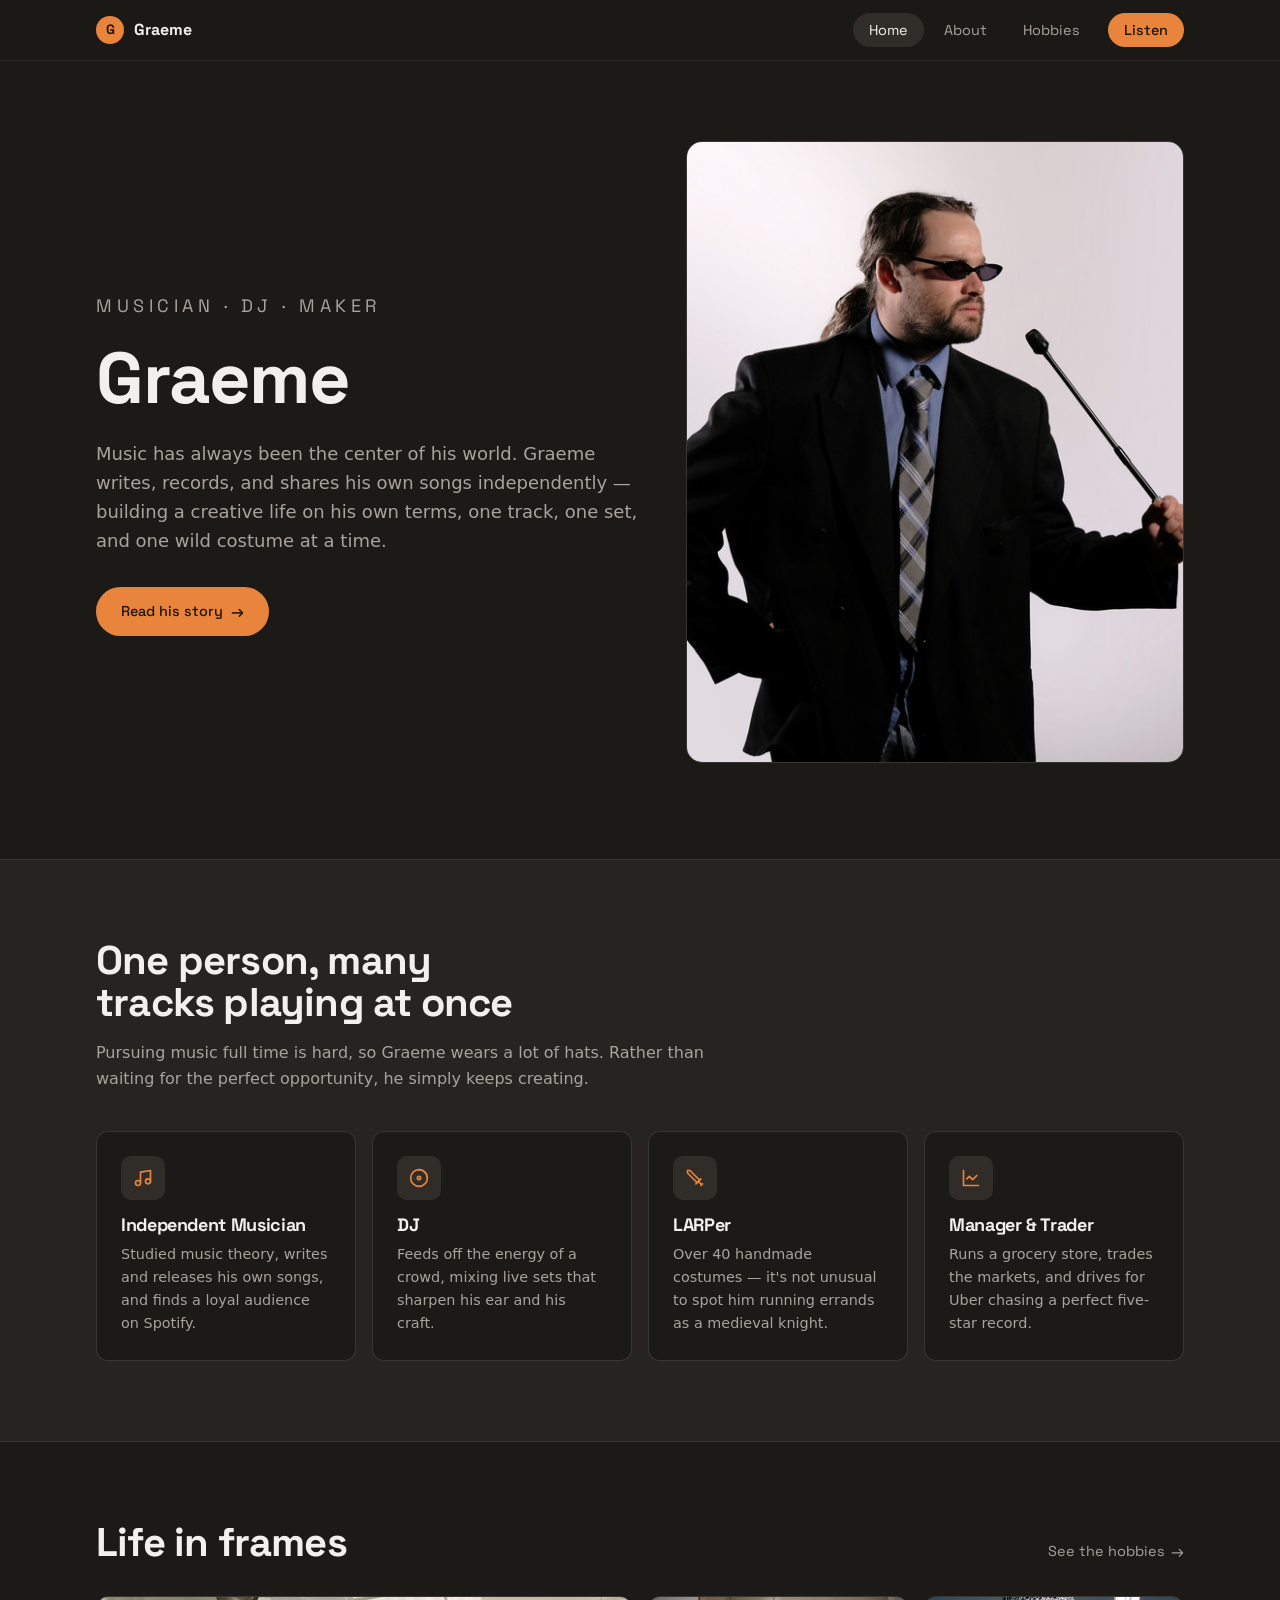
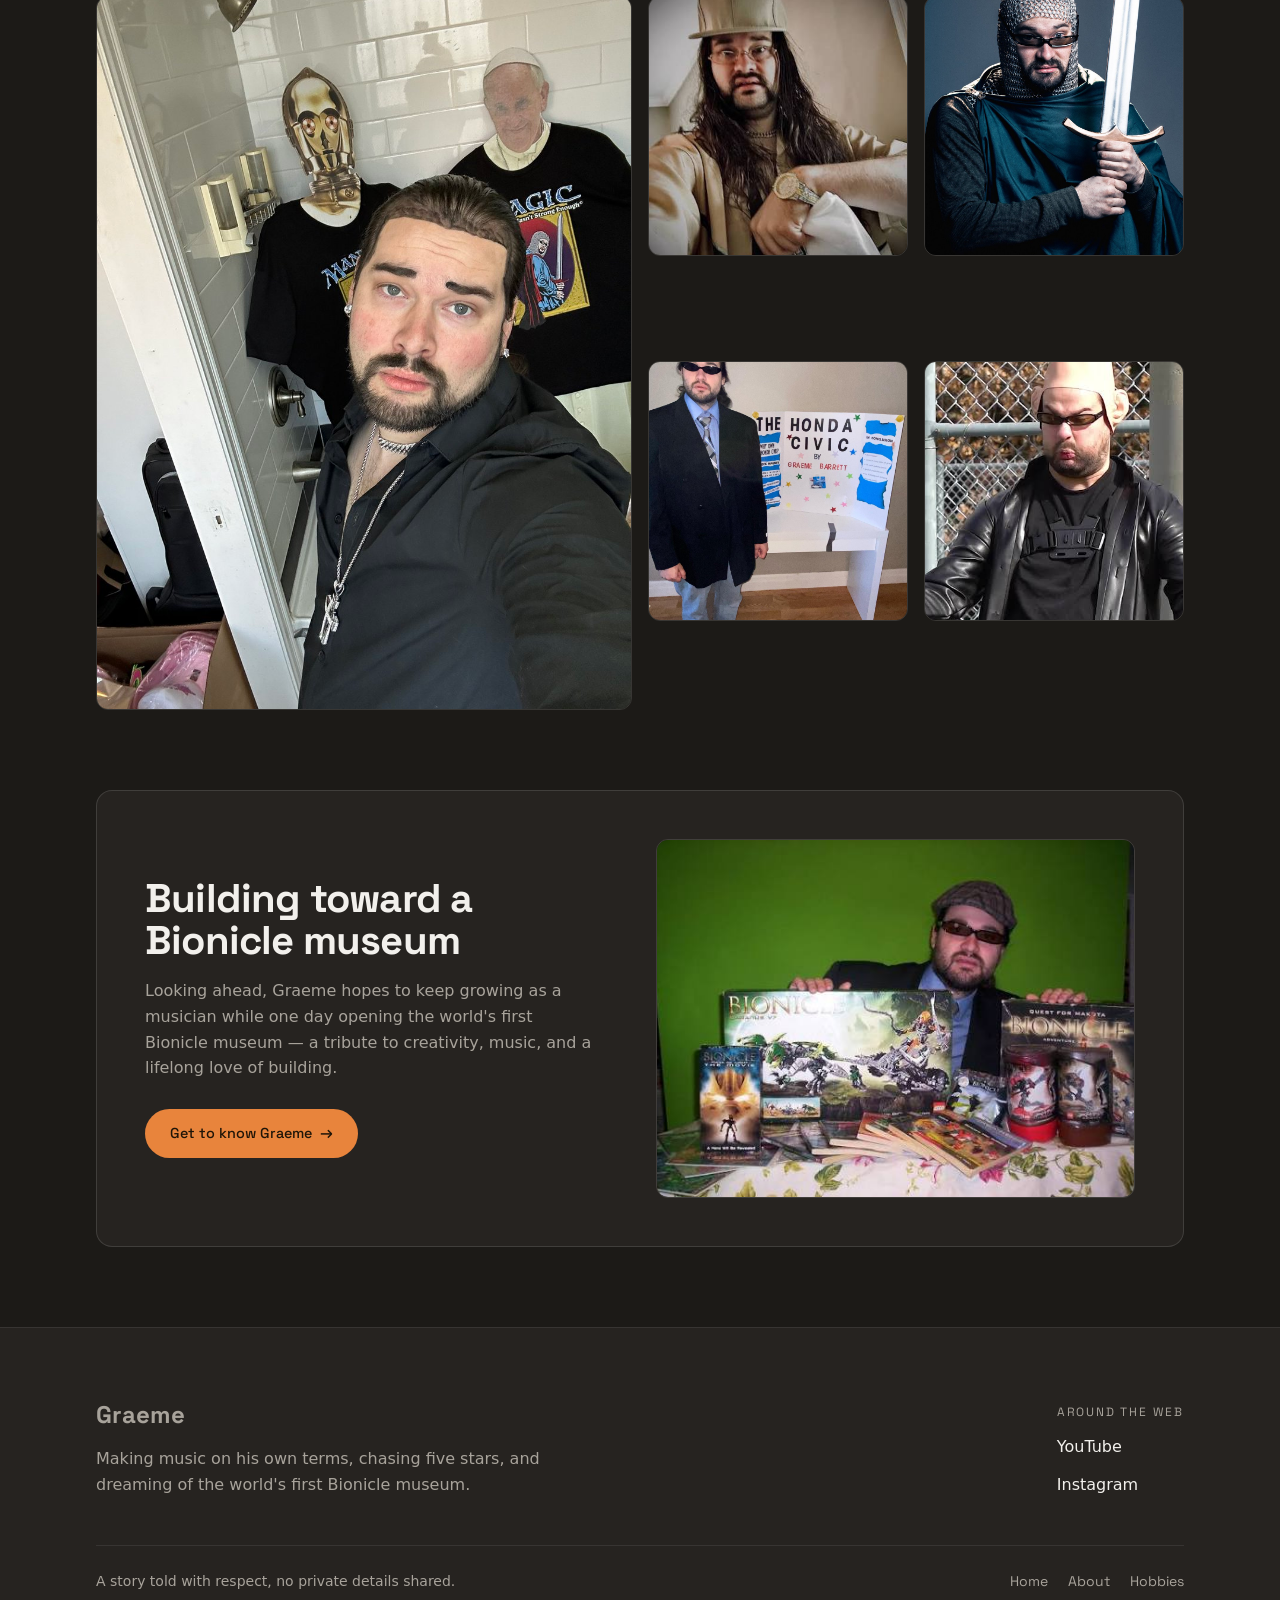
==== commit 6498dfc3: "Small change in header" ====
--- a/index.html
+++ b/index.html
@@ -25,7 +25,7 @@
     <header class="site-header">
       <nav class="container nav" aria-label="Primary">
         <a class="brand" href="index.html">
-          <span class="brand-mark" aria-hidden="true">T</span>
+          <span class="brand-mark" aria-hidden="true">G</span>
           <span>Graeme </span>
         </a>
         <ul class="nav-links">
